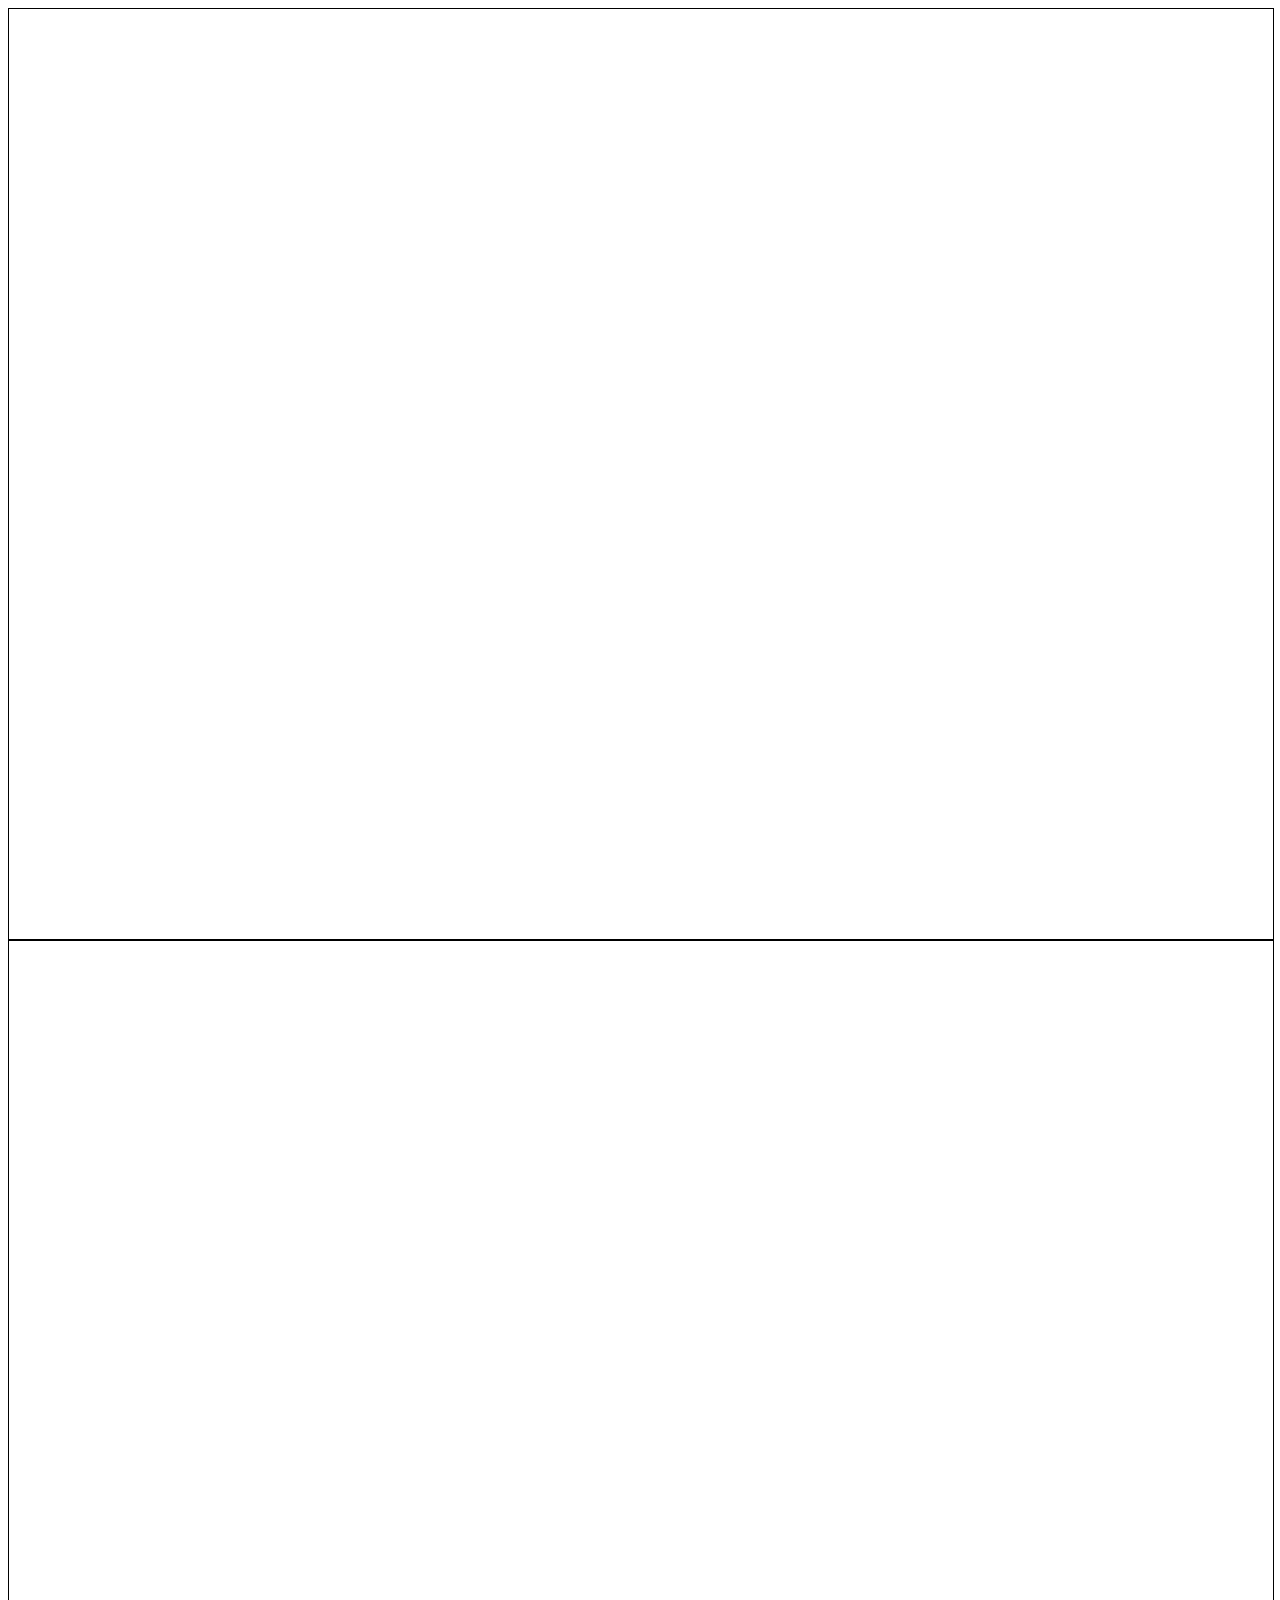
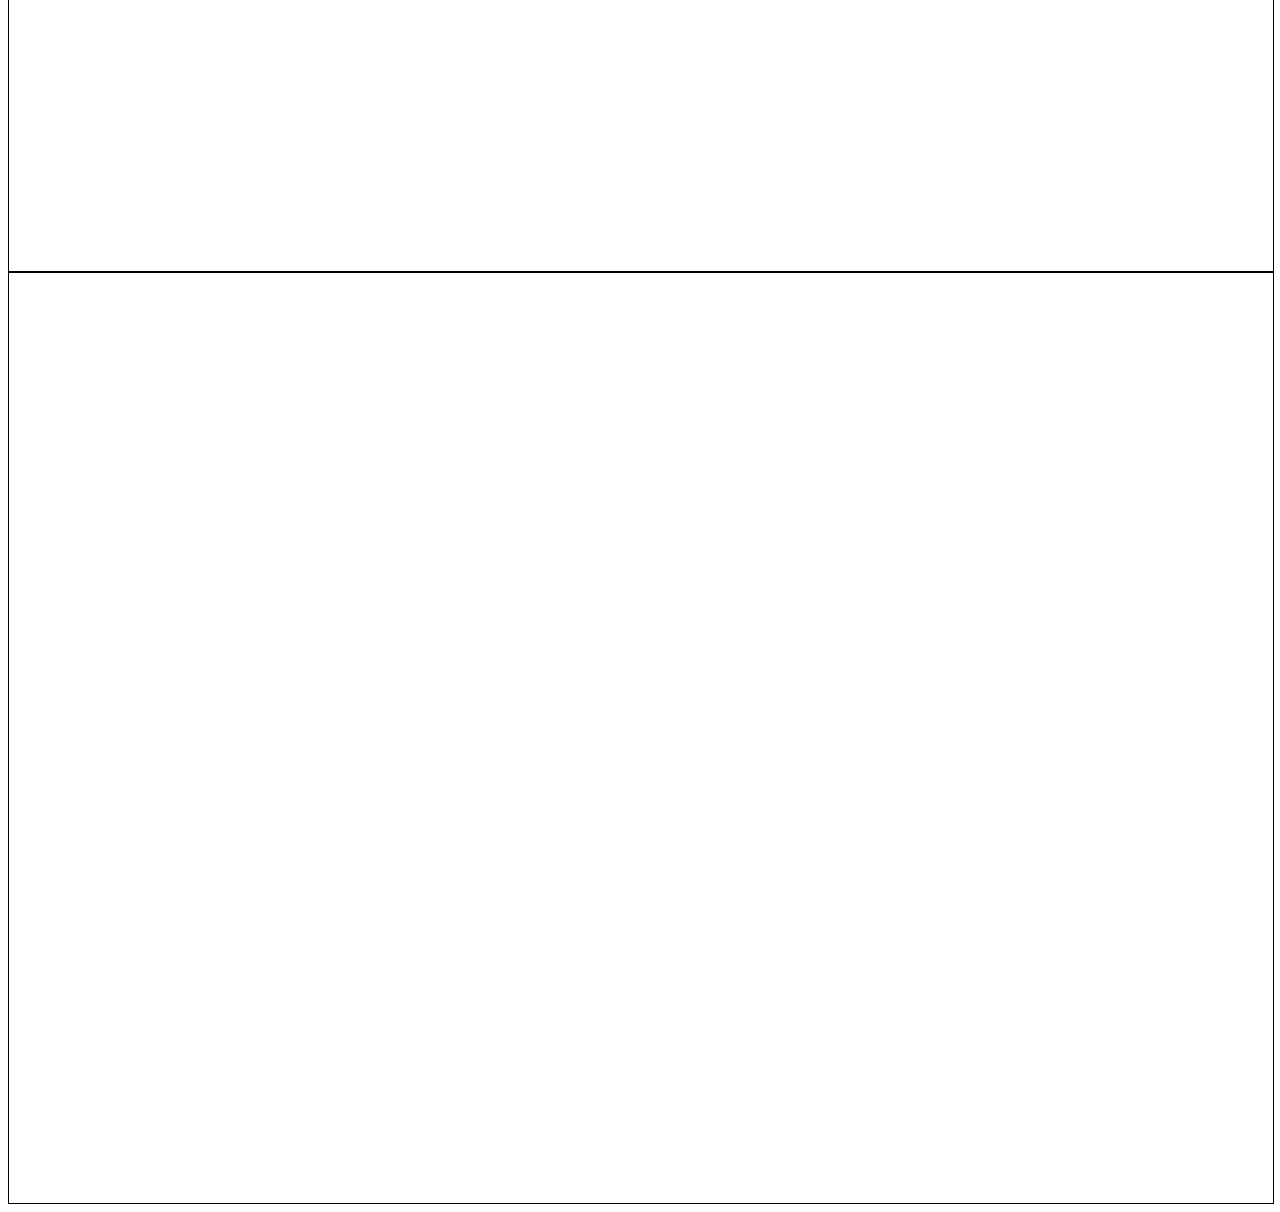
==== index.html @ 99663965 "Add `.gitignore` `demo.html` `index.html` `style.css` file" ====
<!DOCTYPE html>
<html lang="en">
<head>
    <meta charset="UTF-8">
    <title>SamSung Galaxy S8</title>
    <link rel="stylesheet" href="style.css">

</head>
<body>
<section class="content-phone-plus">
    <!--Todo: Phone+-->
    <article class="m_content-feature-phone-plus">
        <div>
            <div>

            </div>
            <div>

            </div>
        </div>

    </article>

    <!--Todo: Smart Switch-->
    <article class="m_content-feature-smart-switch1">

    </article>

    <!--Todo: Phụ kiện-->
    <article class="m_content-feature-smart-switch2">

    </article>

    <!--Todo: Jump Control-->
    <div>

    </div>

    <!--Todo:Country Check-->
    <section>
        <article>

        </article>
    </section>
</section>
</body>
</html>
---- style.css ----
/*content-phone-plus*/
.m_content-phone-plus{
    max-width: 1920px;
    height: 2790px;
    /*background-color: cyan;*/
    margin: 0px;
    padding: 0px;
}

/*feature-phone-plus*/
.m_content-feature-phone-plus{
    width: 100%;
    height: 930px;
    border: black solid thin;
    margin: 0px;
    padding: 0px;
}

/*feature-smart-switch1*/
.m_content-feature-smart-switch1{
    width: 100%;
    height: 930px;
    border: black solid thin;
    margin: 0px;
    padding: 0px;
}

/*feature-smart-switch2*/
.m_content-feature-smart-switch2{
    width: 100%;
    height: 930px;
    border: black solid thin;
    margin: 0px;
    padding: 0px;
}
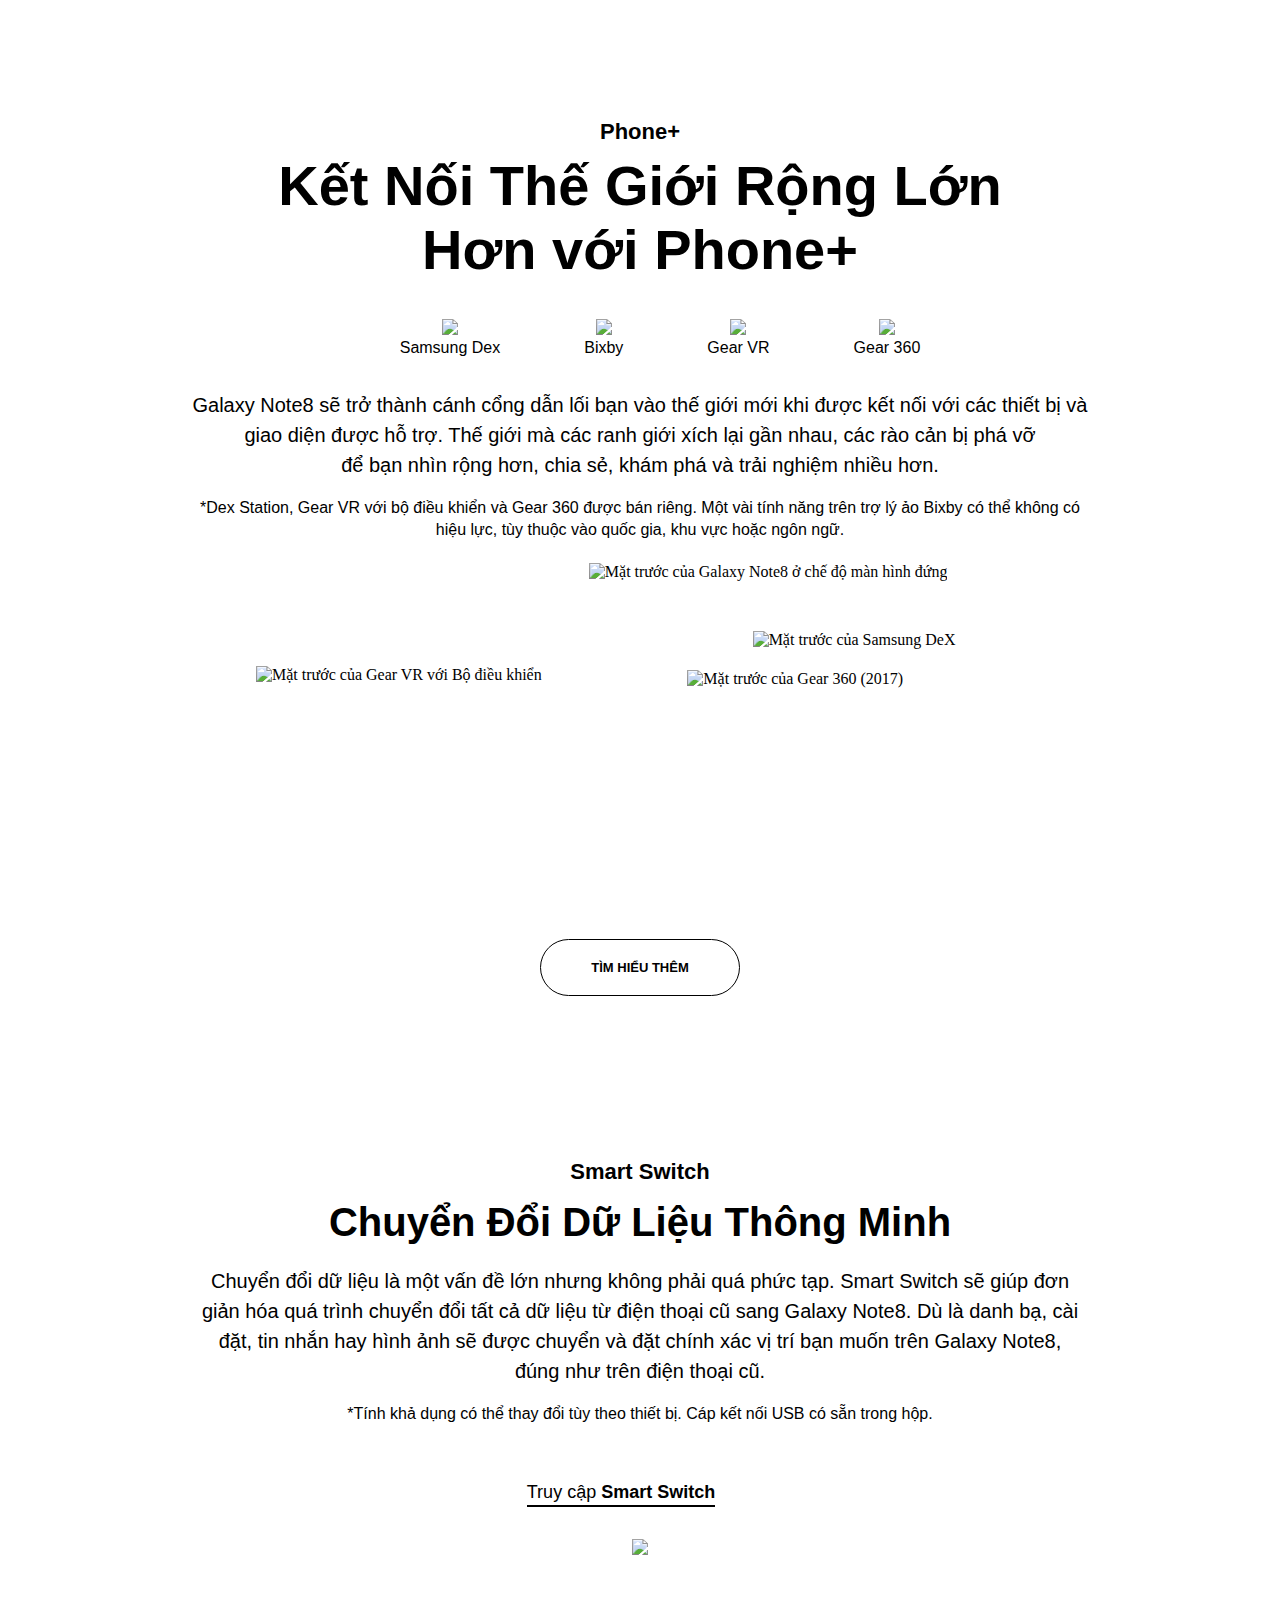
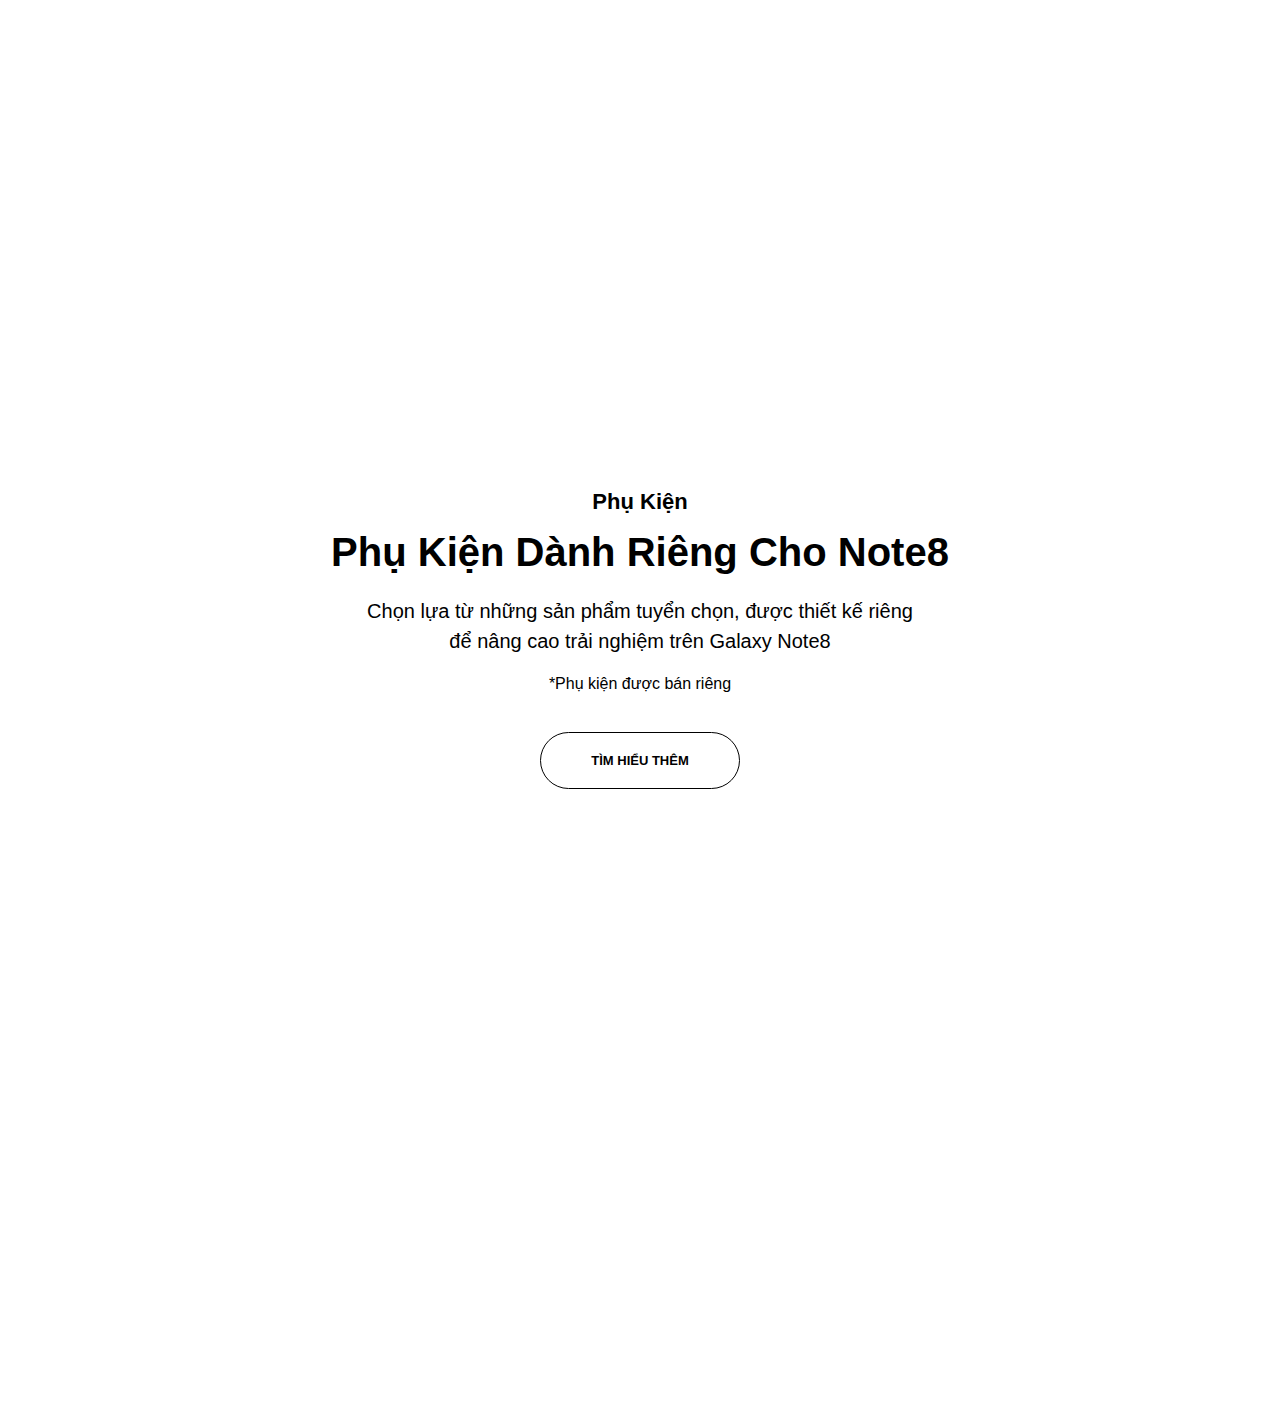
==== commit c6e8da66: "Update `index.html` and `style.css` file" ====
--- a/index.html
+++ b/index.html
@@ -6,29 +6,121 @@
     <link rel="stylesheet" href="style.css">
 
 </head>
-<body>
+<body style="margin: 0; padding: 0">
 <section class="content-phone-plus">
     <!--Todo: Phone+-->
     <article class="m_content-feature-phone-plus">
-        <div>
-            <div>
+        <div class="header-type1">
+            <div class="header-inner">
+                <div class="header-inner-cell">
+                    <h2 class="h2_type1" ">Phone+</h2>
+                    <h3 class="h3_type1"><span>Kết Nối Thế Giới Rộng Lớn Hơn với Phone+</span></h3>
+                    <div class="icon-inner">
+                        <ul>
+                            <li>
+                                <div>
+                                    <figure>
+                                        <img src="images/galaxy-note8_phone-plus_icon01.png">
+                                        <figcaption>Samsung Dex</figcaption>
+                                    </figure>
+                                </div>
+                            </li>
 
+                            <li>
+                                <div>
+                                    <figure>
+                                        <img src="images/galaxy-note8_phone-plus_icon02.png">
+                                        <figcaption>Bixby</figcaption>
+                                    </figure>
+                                </div>
+                            </li>
+
+                            <li>
+                                <div>
+                                    <figure>
+                                        <img src="images/galaxy-note8_phone-plus_icon03.png">
+                                        <figcaption>Gear VR</figcaption>
+                                    </figure>
+                                </div>
+                            </li>
+
+                            <li>
+                                <div>
+                                    <figure>
+                                        <img src="images/galaxy-note8_phone-plus_icon04.png">
+                                        <figcaption>Gear 360</figcaption>
+                                    </figure>
+                                </div>
+                            </li>
+                        </ul>
+                    </div>
+                    <p class="p_detail-type1">Galaxy Note8 sẽ trở thành cánh cổng dẫn lối bạn vào thế giới mới khi được kết nối với các thiết bị và giao diện được hỗ trợ. Thế giới mà các ranh giới xích lại gần nhau, các rào cản bị phá vỡ <br>để bạn nhìn rộng hơn, chia sẻ, khám phá và trải nghiệm nhiều hơn.</p>
+                    <p class="p_detail-type2">*Dex Station, Gear VR với bộ điều khiển và Gear 360 được bán riêng. Một vài tính năng  trên trợ lý ảo Bixby có thể không có hiệu lực, tùy thuộc vào quốc gia, khu vực hoặc ngôn ngữ.</p>
+                </div>
             </div>
-            <div>
-
-            </div>
+        </div>
+        <div class="f_product">
+            <figure class="product-gear-vr">
+                <img alt="Mặt trước của Gear VR với Bộ điều khiển" src="images/Gear_VR_Remote.png" >
+            </figure>
+            <figure class="product-dex">
+                <img alt="Mặt trước của Samsung DeX" src="images/Samsung-DeX.png"">
+            </figure>
+            <figure class="product-note-8">
+                <img alt="Mặt trước của Galaxy Note8 ở chế độ màn hình đứng" src="images/galaxy-note8_phone-plus.png">
+            </figure>
+            <figure class="product-gear-360">
+                <img alt="Mặt trước của Gear 360 (2017)" src="images/Gear-360-2017.png" ">
+            </figure>
+        </div>
+        <div class="btn-type1">
+            <a>TÌM HIỂU THÊM</a>
         </div>
 
     </article>
 
     <!--Todo: Smart Switch-->
     <article class="m_content-feature-smart-switch1">
-
+        <div>
+            <div class="f_smart-switch">
+                <h2 class="h2_type1">Smart Switch</h2>
+                <h3 class="h3_type2">Chuyển Đổi Dữ Liệu Thông Minh</h3>
+                <div>
+                    <p class="p_detail-type1">Chuyển đổi dữ liệu là một vấn đề lớn nhưng không phải quá phức tạp. Smart Switch sẽ giúp đơn giản hóa quá trình chuyển đổi tất cả dữ liệu từ điện thoại cũ sang Galaxy Note8. Dù là danh bạ, cài đặt, tin nhắn hay hình ảnh sẽ được chuyển và đặt chính xác vị trí bạn muốn trên Galaxy Note8, <br>đúng như trên điện thoại cũ.</p>
+                    <p class="p_detail-type2">*Tính khả dụng có thể thay đổi tùy theo thiết bị. Cáp kết nối USB có sẵn trong hộp.</p>
+                    <div class="div_link-smart-switch">
+                        <a class="a_smart-switch-new"><span>Truy cập <em>Smart Switch</em></span></a>
+                        <figure>
+                            <img src="images/galaxy-note8_smart_noline_smart-switch.jpg">
+                        </figure>
+                    </div>
+                </div>
+            </div>
+        </div>
     </article>
 
     <!--Todo: Phụ kiện-->
     <article class="m_content-feature-smart-switch2">
-
+        <div>
+            <div class="f_smart-switch">
+                <h2 class="h2_type1">Phụ Kiện</h2>
+                <h3 class="h3_type2">Phụ Kiện Dành Riêng Cho Note8</h3>
+                <div >
+                    <p class="p_detail-type1">Chọn lựa từ những sản phẩm tuyển chọn, được thiết kế riêng<br> để nâng cao trải nghiệm trên Galaxy Note8</p>
+                    <p class="p_detail-type2">*Phụ kiện được bán riêng</p>
+                </div>
+                <div class="btn-type2" style="margin-top: 50px">
+                    <a>TÌM HIỂU THÊM</a>
+                </div>
+            </div>
+            <figure class="f_smart-switch2-video">
+                <video preload="auto" muted playsinline autoplay>
+                    <source src="video/accessories-cover.mp4" type="video/mp4">
+                    <source src="video/accessories-cover.webm" type="video/webm">
+                    <source src="video/accessories-cover.ogv" type="video/ogv">
+                </video>
+            </figure>
+        </div>
     </article>
 
     <!--Todo: Jump Control-->
--- a/style.css
+++ b/style.css
@@ -1,38 +1,256 @@
 
 
 /*content-phone-plus*/
+.header-type1{
+    margin-top: 120px;
+}
+
+.header-inner{
+    text-align: center;
+
+}
+
 .m_content-phone-plus{
     max-width: 1920px;
     height: 2790px;
-    /*background-color: cyan;*/
+    border: black solid thin;
+    margin: 0;
+    padding: 0;
+}
+
+.m_content-feature-phone-plus{
+    width: 100%;
+    height: 1040px;
+    margin: 0;
+    padding: 0;
+}
+
+/*feature-smart-switch1*/
+.m_content-feature-smart-switch1{
+    width: 100%;
+    height: 930px;
     margin: 0px;
     padding: 0px;
 }
 
-/*feature-phone-plus*/
-.m_content-feature-phone-plus{
+/*feature-smart-switch2*/
+.m_content-feature-smart-switch2{
     width: 100%;
     height: 930px;
-    border: black solid thin;
     margin: 0px;
     padding: 0px;
 }
 
-/*feature-smart-switch1*/
-.m_content-feature-smart-switch1{
-    width: 100%;
-    height: 930px;
+.icon-inner ul li{
+    list-style-type: none;
+    display: inline-block;
+    font-family: Arial;
+    font-size: 16px;
+    font-style: inherit;
+    height: 60px;
+}
+
+
+.h2_type1{
+    font-family: Arial;
+    font-size: 22px;
+    line-height: 24px;
+    text-align: center;
+    margin-bottom: 5px;
+    margin-top: 0;
+    padding: 0;
+}
+
+.h3_type1{
+    font-family: Arial;
+    font-size: 56px;
+    width: 800px;
+    line-height: 64px;
+    display: inline-block;
+    text-align: center;
+    margin: 5px;
+    padding: 0;
+}
+
+
+.h3_type2{
+    font-family: Arial;
+    font-size: 40px;
+    width: 800px;
+    line-height: 46px;
+    display: inline-block;
+    text-align: center;
+    margin: 10px;
+    padding: 0;
+}
+
+.p_detail-type1{
+    font-family: Arial;
+    font-size: 20px;
+    width: 900px;
+    line-height: 30px;
+    display: inline-block;
+    text-align: center;
+    margin: 6px;
+    padding: 5px;
+
+}
+
+.p_detail-type2{
+    font-family: Arial;
+    font-size: 16px;
+    width: 900px;
+    line-height: 22px;
+    display: inline-block;
+    text-align: center;
+    margin: 6px;
+    padding: 0;
+}
+
+.f_product{
+    position: relative;
+    height: 390px;
+}
+
+
+.f_product figure{
+    margin-left: 0;
+    margin-bottom: 0;
+    margin-right: 0;
+    padding: 0;
+}
+
+
+.product-gear-vr{
+    position: absolute;
+    left: 20%;
+    margin-top : 9.3%;
+
+}
+.product-dex{
+    position: absolute;
+    left: 58.8%;
+    margin-top: 6.6%;
+    z-index: 1;
+}
+
+.product-note-8{
+    position: absolute;
+    left: 46%;
+    z-index: 2;
+}
+
+.product-gear-360{
+    position: absolute;
+    left: 53.7%;
+    margin-top: 9.6%;
+    z-index: 3;
+}
+
+.btn-type1 a{
+    font-weight: bold;
+    font-family: Arial;
+    font-size: 13px;
+    padding: 20px 50px;
+    margin-top: 20px;
+    border-radius: 50px;
+    -moz-border-radius: 20px;
+    -webkit-border-radius: 40px;
     border: black solid thin;
-    margin: 0px;
-    padding: 0px;
-}
-
-/*feature-smart-switch2*/
-.m_content-feature-smart-switch2{
-    width: 100%;
-    height: 930px;
+    background-color: #fff;
+    color: #000;
+    cursor: pointer;
+
+}
+.btn-type2 a{
+    font-weight: bold;
+    font-family: Arial;
+    font-size: 13px;
+    padding: 20px 50px;
+    margin-top: 20px;
+    border-radius: 50px;
+    -moz-border-radius: 20px;
+    -webkit-border-radius: 40px;
     border: black solid thin;
-    margin: 0px;
-    padding: 0px;
-}
-
+    background-color: #fff;
+    color: #000;
+    cursor: pointer;
+}
+
+
+
+.btn-type1 a:hover{
+    color: #fff;
+    background: black;
+}
+
+.btn-type2 a:hover{
+    color: #fff;
+    background: black;
+}
+
+.btn-type1{
+    margin-top: 5px;
+    height: 50px;
+    text-align: center;
+    line-height: 50px;
+}
+
+
+.f_smart-switch{
+    text-align: center;
+
+}
+
+.a_smart-switch-new{
+    background: url("images/galaxy-note8_btn_bg_icon_link-new-tab.png") no-repeat right top;
+    font-family: Arial;
+    font-size: 18px;
+    line-height: 23px;
+    background-size: 23px;
+    padding-right: 38px;
+    padding-bottom: 10px;
+
+}
+
+.a_smart-switch-new span{
+    display: inline-block;
+    position: relative;
+}
+
+.a_smart-switch-new span:after{
+    display: block;
+    content: " ";
+    position: absolute;
+    height: 2px;
+    bottom: -3px;
+    width: 100%;
+    background: black;
+}
+
+
+
+.div_link-smart-switch{
+    margin-top: 50px;
+}
+
+
+.div_link-smart-switch figure{
+    margin-top: 35px;
+}
+
+
+
+.a_smart-switch-new:hover{
+    color: #41C7EB;
+}
+
+.a_smart-switch-new em{
+    font-weight: bold;
+    font-style: normal;
+}
+
+.f_smart-switch2-video{
+    margin-top: 30px;
+    text-align: center;
+}
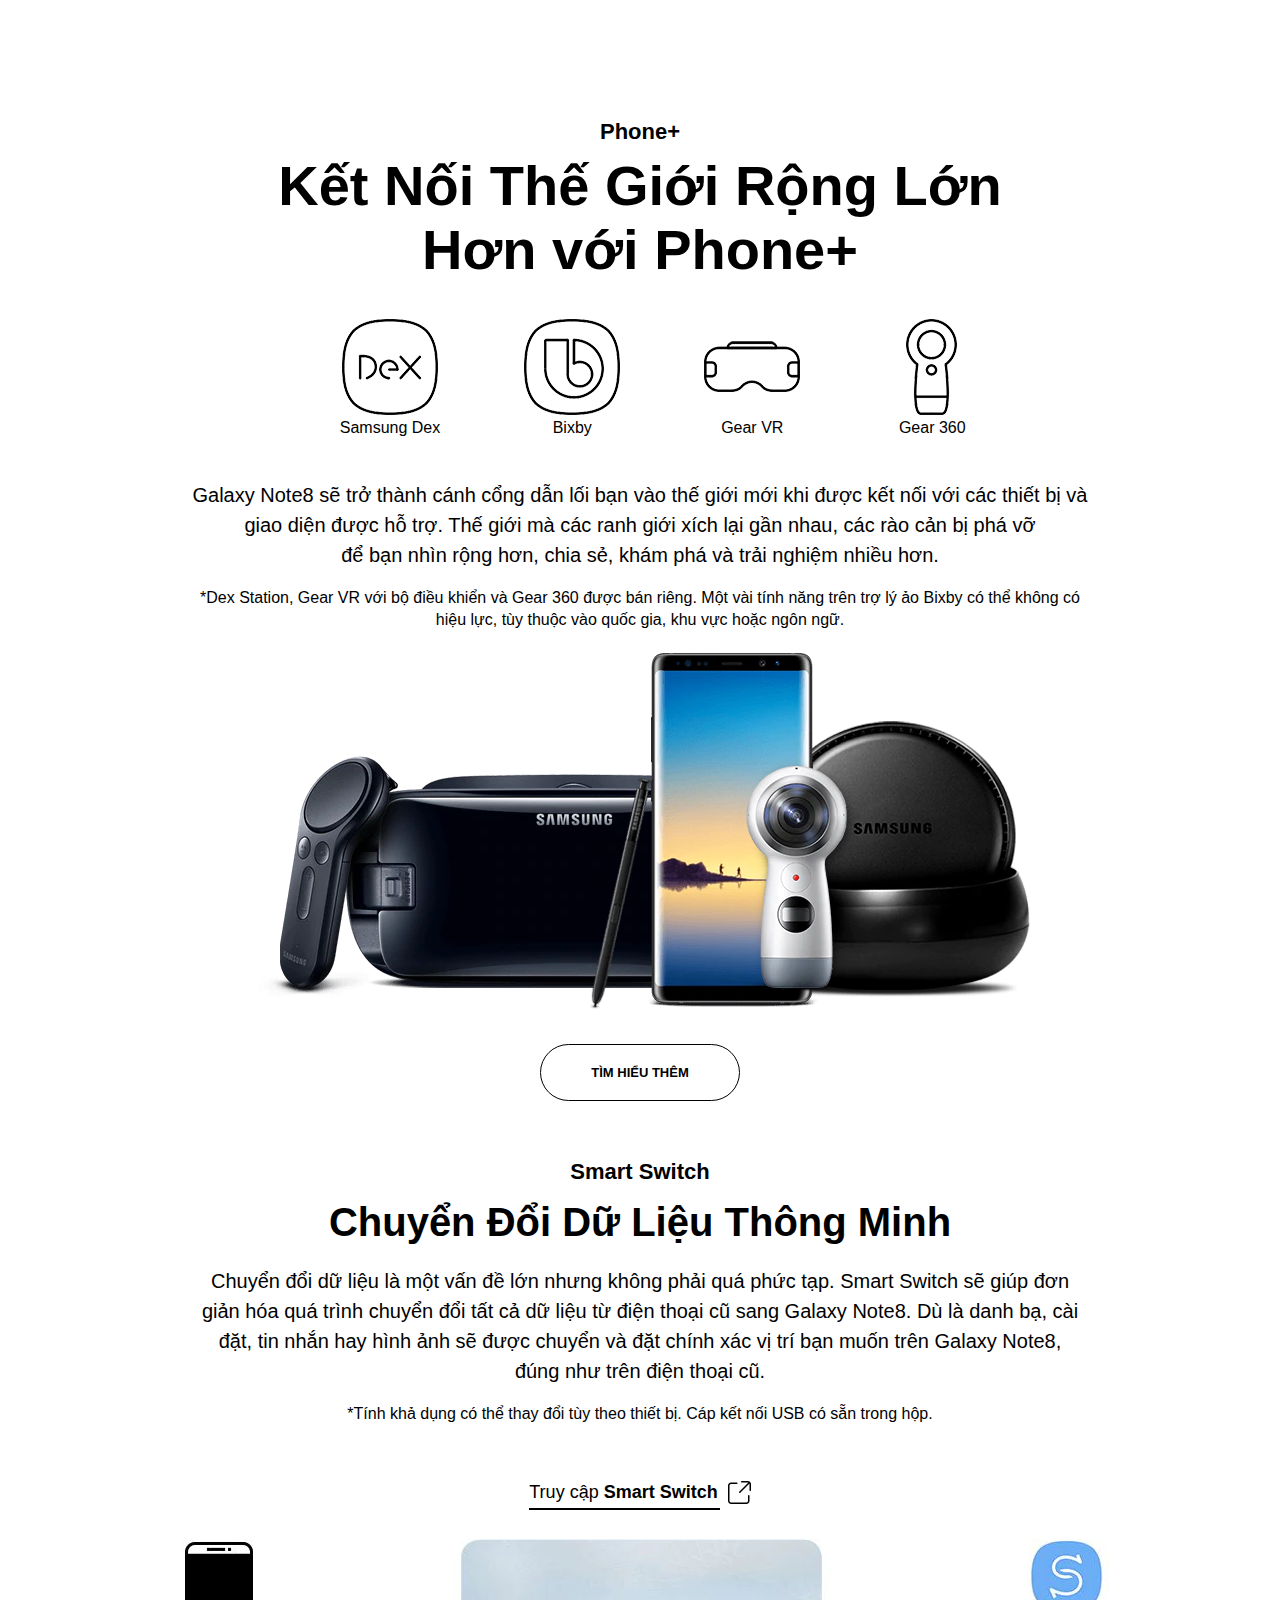
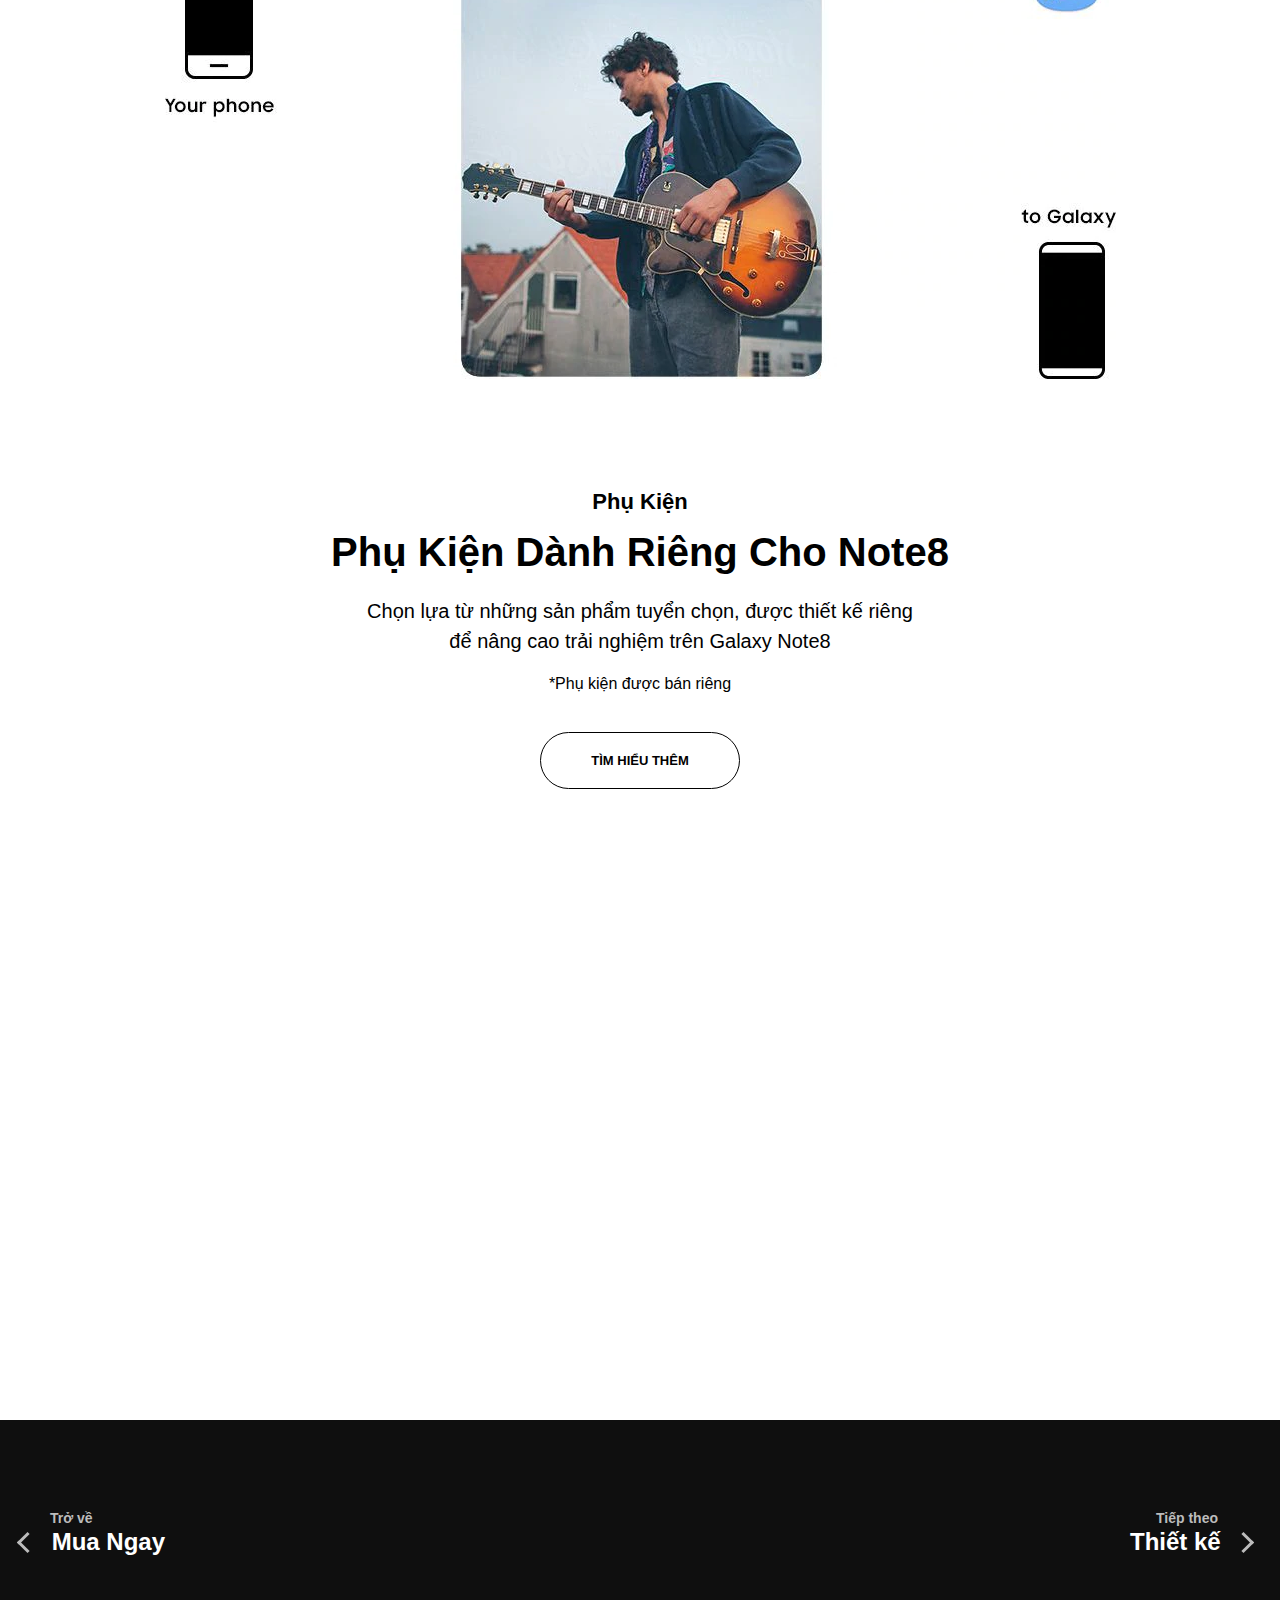
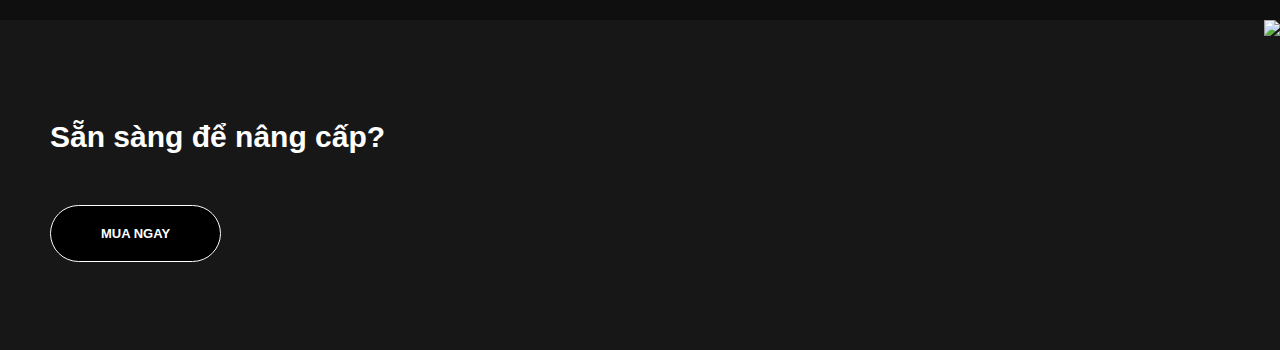
==== commit d18de488: "Update `index.html` and `style.css` file" ====
--- a/index.html
+++ b/index.html
@@ -89,7 +89,7 @@
                     <p class="p_detail-type1">Chuyển đổi dữ liệu là một vấn đề lớn nhưng không phải quá phức tạp. Smart Switch sẽ giúp đơn giản hóa quá trình chuyển đổi tất cả dữ liệu từ điện thoại cũ sang Galaxy Note8. Dù là danh bạ, cài đặt, tin nhắn hay hình ảnh sẽ được chuyển và đặt chính xác vị trí bạn muốn trên Galaxy Note8, <br>đúng như trên điện thoại cũ.</p>
                     <p class="p_detail-type2">*Tính khả dụng có thể thay đổi tùy theo thiết bị. Cáp kết nối USB có sẵn trong hộp.</p>
                     <div class="div_link-smart-switch">
-                        <a class="a_smart-switch-new"><span>Truy cập <em>Smart Switch</em></span></a>
+                        <a class="a_smart-switch-new"><span class="span-boder-botton">Truy cập <em>Smart Switch</em></span></a>
                         <figure>
                             <img src="images/galaxy-note8_smart_noline_smart-switch.jpg">
                         </figure>
@@ -124,9 +124,51 @@
     </article>
 
     <!--Todo: Jump Control-->
-    <div>
+    <section class="div_jump_control">
+        <article class="div_jump_control_buy">
+            <div class="prev">
+                <a href="https://www.samsung.com/vn/smartphones/galaxy-note8/mua-ngay" class="a_show-hide_img">
+                    <div class="prev_content">
+                        <h4 class="h4_jump_type" style="margin-left: 50px">Trở về</h4>
+                        <h3 class="h3_jump_type" style="margin-left: 20px"><i class="i_left_transform"></i> Mua Ngay</h3>
+                    </div>
+                </a>
 
-    </div>
+                <div class="div_prev_content_img">
+                    <img src="images/footer-next.png">
+                </div>
+
+            </div>
+
+            <div class="next">
+                <a href="https://www.samsung.com/vn/smartphones/galaxy-note8/design/" class="a_show-hide_img">
+                    <div class="next_content">
+                        <h4 class="h4_jump_type" style="margin-left: 26px">Tiếp theo</h4>
+                        <h3 class="h3_jump_type">Thiết kế<i class="i_right_transform"></i></h3>
+                    </div>
+                </a>
+
+                <div class="div_next_content_img">
+                    <img src="images/galaxy-note8_jump_design.png">
+                </div>
+            </div>
+        </article>
+
+        <article>
+            <div class="div_buy_now_text">
+                <h3 class="h3_jump_type1">Sẵn sàng để nâng cấp?</h6>
+
+                <div class="btn-type3">
+                    <a>MUA NGAY</a>
+                </div>
+            </div>
+
+            <div class="div_buy_now_img" >
+                <img src="images/buy-now_banner_galaxy-note8.jpg">
+            </div>
+        </article>
+    </section>
+
 
     <!--Todo:Country Check-->
     <section>
--- a/style.css
+++ b/style.css
@@ -46,8 +46,8 @@
     display: inline-block;
     font-family: Arial;
     font-size: 16px;
-    font-style: inherit;
-    height: 60px;
+    font-style: normal;
+    /*height: 60px;*/
 }
 
 
@@ -110,6 +110,7 @@
 .f_product{
     position: relative;
     height: 390px;
+    margin-bottom: 20px;
 }
 
 
@@ -208,27 +209,30 @@
     font-size: 18px;
     line-height: 23px;
     background-size: 23px;
-    padding-right: 38px;
-    padding-bottom: 10px;
-
-}
-
-.a_smart-switch-new span{
-    display: inline-block;
-    position: relative;
-}
-
-.a_smart-switch-new span:after{
-    display: block;
-    content: " ";
-    position: absolute;
-    height: 2px;
-    bottom: -3px;
-    width: 100%;
+    padding-right: 33px;
+    position: relative;
+    display: inline-block;
+}
+
+.a_smart-switch-new span::after{
+    content: '';
+    position: absolute;
+    bottom: -6px;
+    left: 0;
     background: black;
-}
-
-
+    width: 86%;
+    height: 2.5px;
+}
+
+.a_smart-switch-new:hover{
+    color: #41C7EB;
+}
+
+
+.a_smart-switch-new span em{
+    font-weight: bold;
+    font-style: normal;
+}
 
 .div_link-smart-switch{
     margin-top: 50px;
@@ -240,17 +244,217 @@
 }
 
 
-
-.a_smart-switch-new:hover{
-    color: #41C7EB;
-}
-
-.a_smart-switch-new em{
-    font-weight: bold;
-    font-style: normal;
-}
-
 .f_smart-switch2-video{
     margin-top: 30px;
     text-align: center;
 }
+
+.div_jump_control {
+    width: 100%;
+    height: 530px;
+    background-color: #171717;
+    position: relative;
+    margin: 0;
+    padding: 0;
+}
+
+
+.div_jump_control_buy{
+    width: 100%;
+    height: 200px;
+    background-color: #0F0F0F;
+    position: relative;
+    margin: 0;
+}
+
+.prev{
+    /*border: white solid;*/
+    width: 600px;
+    height: 200px;
+    position: absolute;
+    top: 0;
+    left: 0;
+
+}
+
+.prev_content{
+    width: 180px;
+    height: 200px;
+    /*border: white solid;*/
+    position: absolute;
+    margin: 0;
+    padding: 0;
+
+}
+
+
+
+.h3_jump_type{
+    font-family: Arial;
+    font-size: 24px;
+    color: white;
+    margin: 0;
+    padding: 0;
+    position: absolute;
+    top: 54%;
+}
+
+.h4_jump_type{
+    font-family: Arial;
+    font-size: 14px;
+    color: #BCBCBC;
+    margin: 0;
+    padding: 0;
+    position: absolute;
+    top: 45%;
+}
+
+
+.next{
+    /*border: white solid;*/
+    width: 600px;
+    height: 200px;
+    position: absolute;
+    top: 0;
+    right: 0;
+    margin: 0;
+}
+
+.next_content{
+    width: 150px;
+    height: 200px;
+    /*border: white solid;*/
+    position: absolute;
+    right: 0;
+    margin: 0;
+}
+
+.div_buy_now_text{
+    width: 600px;
+    height: 330px;
+    position: absolute;
+    left: 0;
+
+}
+
+.h3_jump_type1{
+    font-family: Arial;
+    font-size: 30px;
+    color: white;
+    margin: 0;
+    width: 400px;
+    position: relative;
+    top: 100px;
+    left: 50px;
+}
+
+.div_buy_now_img{
+    position: absolute;
+    right: 0;
+}
+
+.btn-type3 a{
+    font-weight: bold;
+    font-family: Arial;
+    font-size: 13px;
+    padding: 20px 50px;
+    margin-top: 20px;
+    border-radius: 50px;
+    -moz-border-radius: 20px;
+    -webkit-border-radius: 40px;
+    background-color: #000;
+    border: white solid thin;
+    color: #fff;
+    cursor: pointer;
+    position: relative;
+    top: 170px;
+    left: 50px;
+}
+
+.btn-type3 a:hover{
+    background-color: #fff;
+    color: #000;
+}
+
+
+i{
+    content: " ";
+    border: solid #BCBCBC;
+    border-width: 0 3px 3px 0;
+    display: inline-block;
+    padding: 3px;
+    width: 6px;
+    height: 6px;
+}
+
+.i_right_transform{
+    transform: rotate(-45deg);
+    -webkit-transform: rotate(-45deg);
+    margin-left: 15px;
+}
+
+.i_left_transform{
+    transform: rotate(135deg);
+    -webkit-transform: rotate(135deg);
+    margin-right: 10px;
+}
+
+
+.div_prev_content_img{
+    position: relative;
+    top: 18%;
+    /*border: white solid;*/
+    width: 321px;
+    left: 35%;
+    opacity: 0.0;
+    -webkit-transition: all 500ms ease-in-out;
+    -moz-transition: all 500ms ease-in-out;
+    -ms-transition: all 500ms ease-in-out;
+    -o-transition: all 500ms ease-in-out;
+    transition: all 500ms ease-in-out;
+
+}
+
+
+.div_next_content_img{
+    position: relative;
+    /*border: white solid;*/
+    width: 330px;
+    left: 10%;
+    opacity: 0.0;
+    -webkit-transition: all 500ms ease-in-out;
+    -moz-transition: all 500ms ease-in-out;
+    -ms-transition: all 500ms ease-in-out;
+    -o-transition: all 500ms ease-in-out;
+    transition: all 500ms ease-in-out;
+}
+
+
+.a_show-hide_img:hover + .div_prev_content_img{
+    cursor: pointer;
+    opacity: 1.0;
+}
+
+.a_show-hide_img:hover + .div_next_content_img{
+    cursor: pointer;
+    opacity: 1.0;
+}
+
+
+
+
+.path {
+    stroke-dasharray: 100;
+    stroke-dashoffset: 1000;
+    animation: dash 5s linear alternate infinite;
+}
+
+@keyframes dash {
+    from {
+        stroke-dashoffset: 100;
+    }
+    to {
+        stroke-dashoffset: 0;
+    }
+}
+
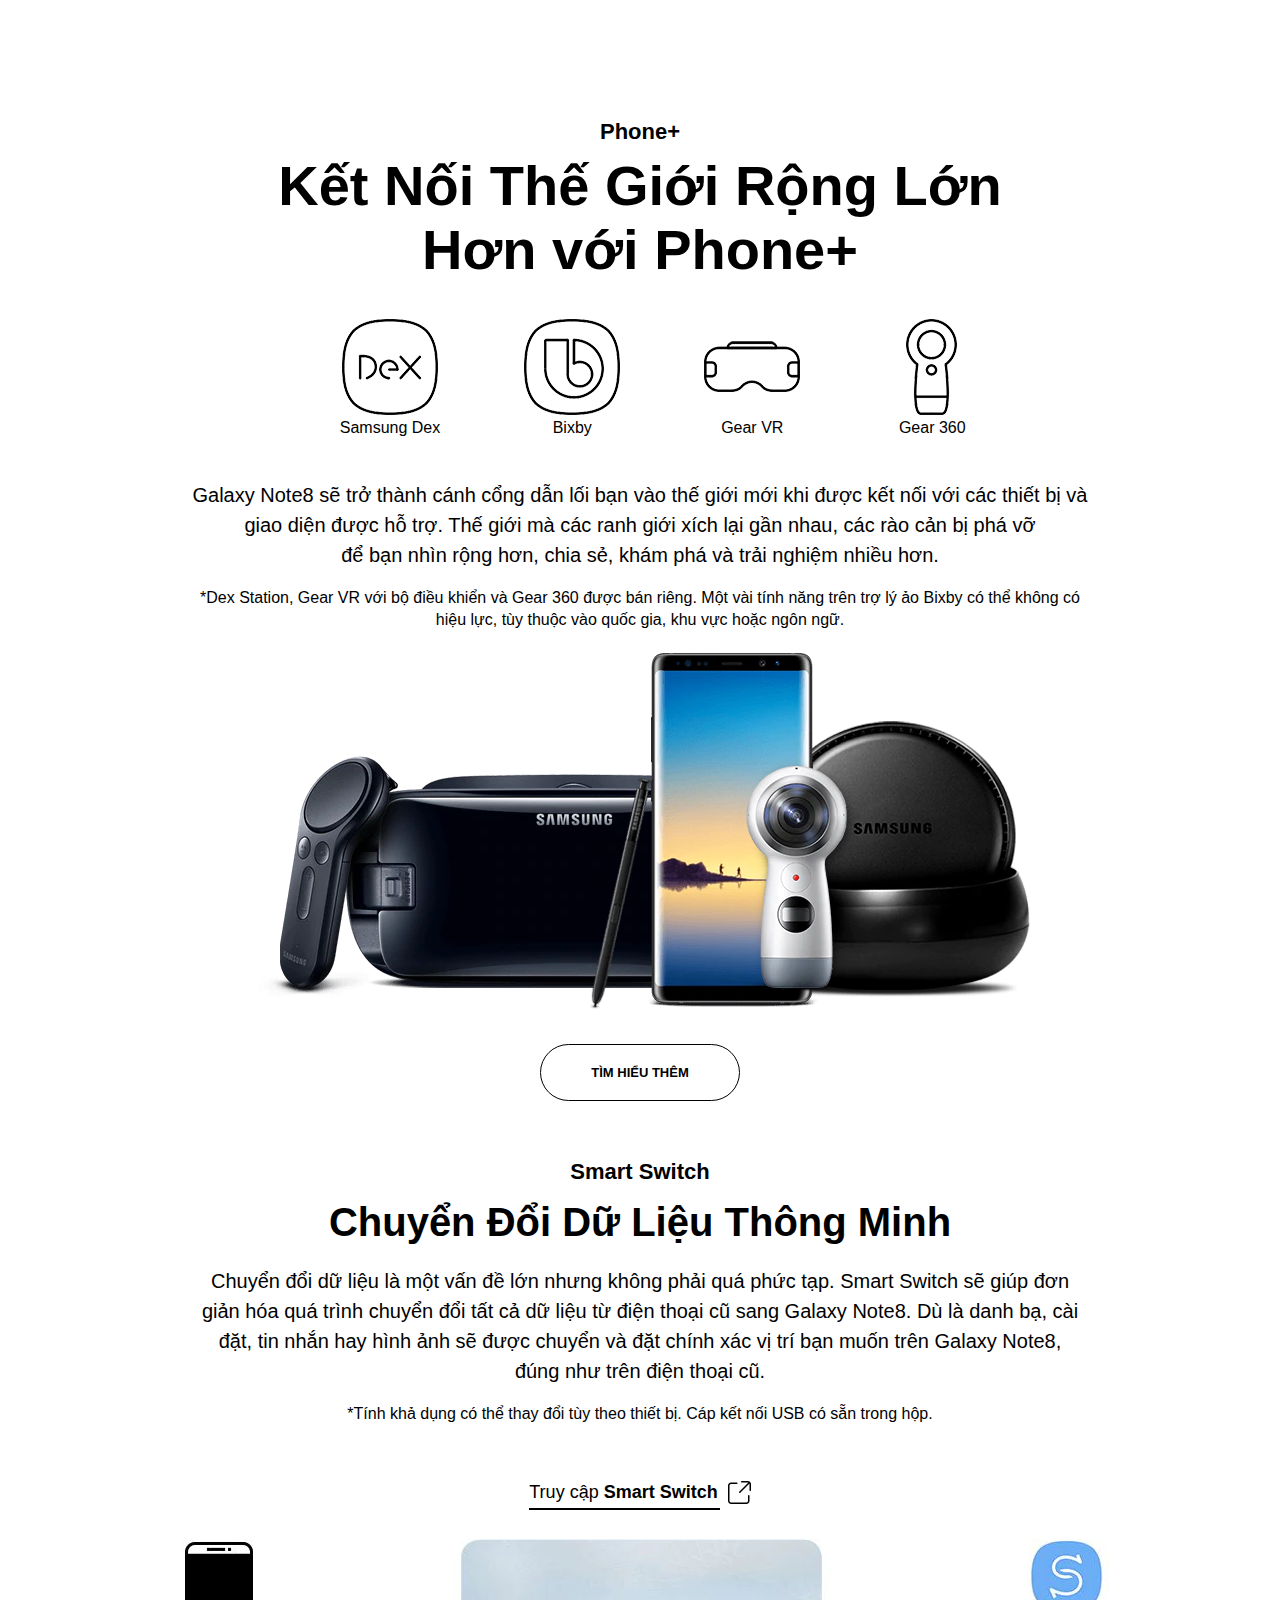
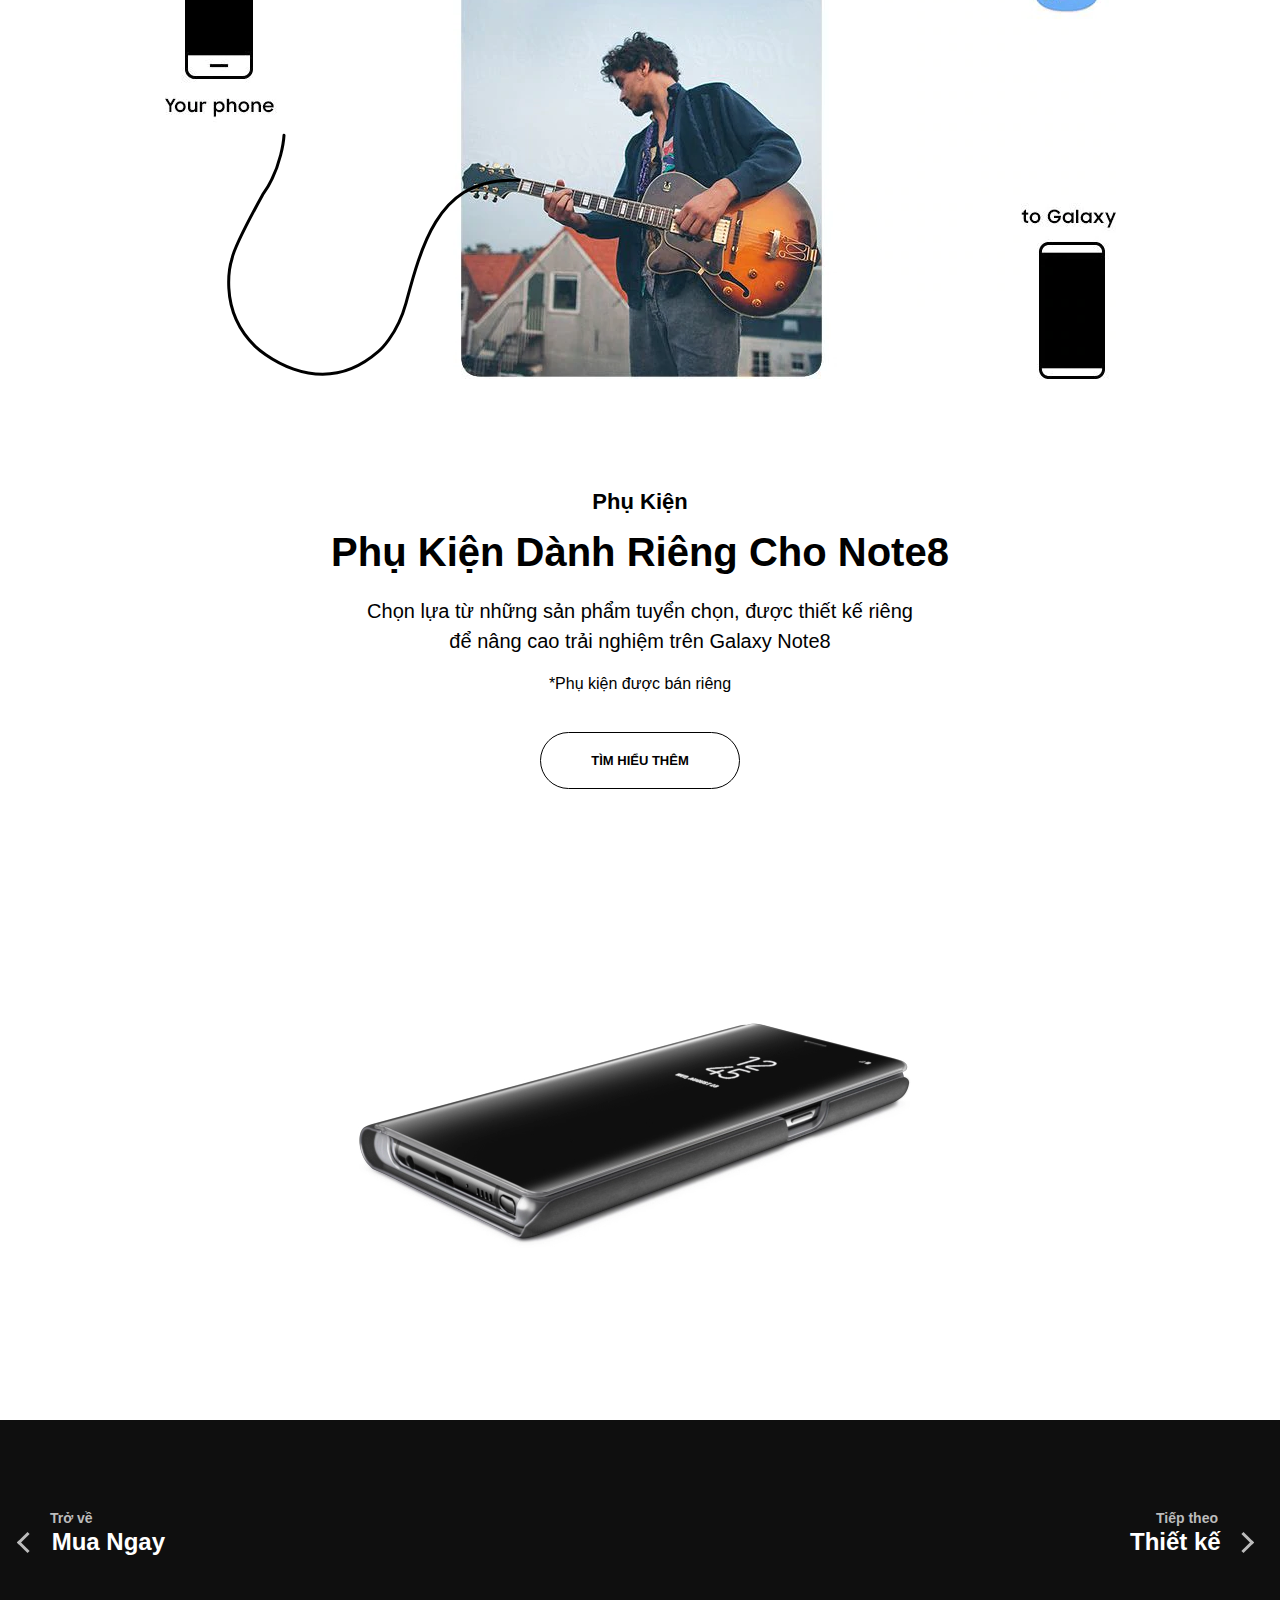
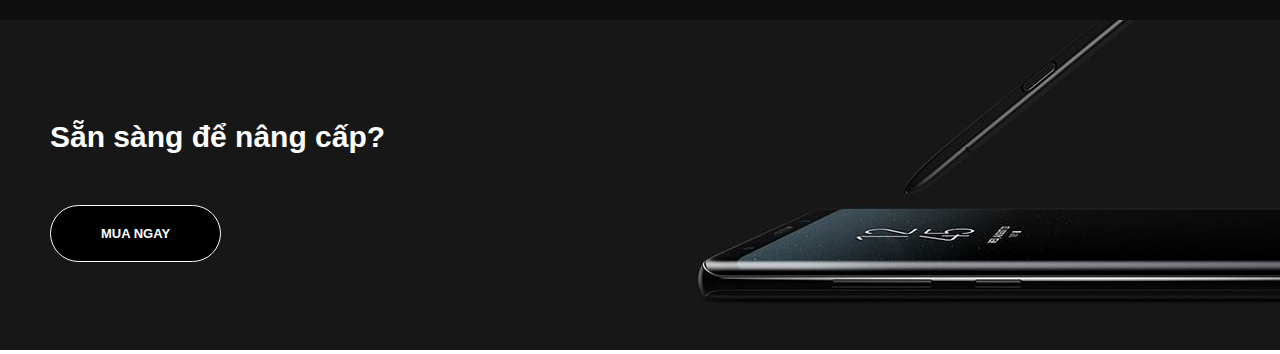
==== commit 91d6e3e9: "Update `index.html`. Add tag <path>" ====
--- a/index.html
+++ b/index.html
@@ -54,14 +54,18 @@
                             </li>
                         </ul>
                     </div>
-                    <p class="p_detail-type1">Galaxy Note8 sẽ trở thành cánh cổng dẫn lối bạn vào thế giới mới khi được kết nối với các thiết bị và giao diện được hỗ trợ. Thế giới mà các ranh giới xích lại gần nhau, các rào cản bị phá vỡ <br>để bạn nhìn rộng hơn, chia sẻ, khám phá và trải nghiệm nhiều hơn.</p>
-                    <p class="p_detail-type2">*Dex Station, Gear VR với bộ điều khiển và Gear 360 được bán riêng. Một vài tính năng  trên trợ lý ảo Bixby có thể không có hiệu lực, tùy thuộc vào quốc gia, khu vực hoặc ngôn ngữ.</p>
+                    <p class="p_detail-type1">Galaxy Note8 sẽ trở thành cánh cổng dẫn lối bạn vào thế giới mới khi được
+                        kết nối với các thiết bị và giao diện được hỗ trợ. Thế giới mà các ranh giới xích lại gần nhau,
+                        các rào cản bị phá vỡ <br>để bạn nhìn rộng hơn, chia sẻ, khám phá và trải nghiệm nhiều hơn.</p>
+                    <p class="p_detail-type2">*Dex Station, Gear VR với bộ điều khiển và Gear 360 được bán riêng. Một
+                        vài tính năng trên trợ lý ảo Bixby có thể không có hiệu lực, tùy thuộc vào quốc gia, khu vực
+                        hoặc ngôn ngữ.</p>
                 </div>
             </div>
         </div>
         <div class="f_product">
             <figure class="product-gear-vr">
-                <img alt="Mặt trước của Gear VR với Bộ điều khiển" src="images/Gear_VR_Remote.png" >
+                <img alt="Mặt trước của Gear VR với Bộ điều khiển" src="images/Gear_VR_Remote.png">
             </figure>
             <figure class="product-dex">
                 <img alt="Mặt trước của Samsung DeX" src="images/Samsung-DeX.png"">
@@ -86,13 +90,23 @@
                 <h2 class="h2_type1">Smart Switch</h2>
                 <h3 class="h3_type2">Chuyển Đổi Dữ Liệu Thông Minh</h3>
                 <div>
-                    <p class="p_detail-type1">Chuyển đổi dữ liệu là một vấn đề lớn nhưng không phải quá phức tạp. Smart Switch sẽ giúp đơn giản hóa quá trình chuyển đổi tất cả dữ liệu từ điện thoại cũ sang Galaxy Note8. Dù là danh bạ, cài đặt, tin nhắn hay hình ảnh sẽ được chuyển và đặt chính xác vị trí bạn muốn trên Galaxy Note8, <br>đúng như trên điện thoại cũ.</p>
-                    <p class="p_detail-type2">*Tính khả dụng có thể thay đổi tùy theo thiết bị. Cáp kết nối USB có sẵn trong hộp.</p>
+                    <p class="p_detail-type1">Chuyển đổi dữ liệu là một vấn đề lớn nhưng không phải quá phức tạp. Smart
+                        Switch sẽ giúp đơn giản hóa quá trình chuyển đổi tất cả dữ liệu từ điện thoại cũ sang Galaxy
+                        Note8. Dù là danh bạ, cài đặt, tin nhắn hay hình ảnh sẽ được chuyển và đặt chính xác vị trí bạn
+                        muốn trên Galaxy Note8, <br>đúng như trên điện thoại cũ.</p>
+                    <p class="p_detail-type2">*Tính khả dụng có thể thay đổi tùy theo thiết bị. Cáp kết nối USB có sẵn
+                        trong hộp.</p>
                     <div class="div_link-smart-switch">
                         <a class="a_smart-switch-new"><span class="span-boder-botton">Truy cập <em>Smart Switch</em></span></a>
                         <figure>
                             <img src="images/galaxy-note8_smart_noline_smart-switch.jpg">
                         </figure>
+                        <svg>
+                            <path id="path-plus1" fill="none" stroke="#000000" stroke-width="3" stroke-miterlimit="10" d="M77,194.333c0,0-1.833,32.667-21.333,59.333c0,0-28.167,51.333-30.667,64c0,0-16.167,49.333,
+                            23.167,87.667c0,0,61.5,58.833,123,5.333c0,0,18.667-15.167,27.833-48.5c5.57-20.747,14.667-57.167,29.833-81.333C241.186,261.151,262,237,312.167,239.33"></path>
+                            <path id="path-plus2" fill="none" stroke="#000000" stroke-width="3" stroke-miterlimit="10" d="M672,319c0,0,67.333-4.667,95.667-85c0,0,9.775-31.716,13-45.333c4.5-19,5.489-41.472,
+                            30.333-71c12.686-15.078,50.667-44,100.833-8.333c55.667,45.333,22.333,110.333,16.833,123.5c-5.5,13.167-4.056,14.419-4.167,17.333"></path>
+                        </svg>
                     </div>
                 </div>
             </div>
@@ -105,8 +119,9 @@
             <div class="f_smart-switch">
                 <h2 class="h2_type1">Phụ Kiện</h2>
                 <h3 class="h3_type2">Phụ Kiện Dành Riêng Cho Note8</h3>
-                <div >
-                    <p class="p_detail-type1">Chọn lựa từ những sản phẩm tuyển chọn, được thiết kế riêng<br> để nâng cao trải nghiệm trên Galaxy Note8</p>
+                <div>
+                    <p class="p_detail-type1">Chọn lựa từ những sản phẩm tuyển chọn, được thiết kế riêng<br> để nâng cao
+                        trải nghiệm trên Galaxy Note8</p>
                     <p class="p_detail-type2">*Phụ kiện được bán riêng</p>
                 </div>
                 <div class="btn-type2" style="margin-top: 50px">
@@ -130,7 +145,8 @@
                 <a href="https://www.samsung.com/vn/smartphones/galaxy-note8/mua-ngay" class="a_show-hide_img">
                     <div class="prev_content">
                         <h4 class="h4_jump_type" style="margin-left: 50px">Trở về</h4>
-                        <h3 class="h3_jump_type" style="margin-left: 20px"><i class="i_left_transform"></i> Mua Ngay</h3>
+                        <h3 class="h3_jump_type" style="margin-left: 20px"><i class="i_left_transform"></i> Mua Ngay
+                        </h3>
                     </div>
                 </a>
 
@@ -158,12 +174,12 @@
             <div class="div_buy_now_text">
                 <h3 class="h3_jump_type1">Sẵn sàng để nâng cấp?</h6>
 
-                <div class="btn-type3">
-                    <a>MUA NGAY</a>
-                </div>
+                    <div class="btn-type3">
+                        <a>MUA NGAY</a>
+                    </div>
             </div>
 
-            <div class="div_buy_now_img" >
+            <div class="div_buy_now_img">
                 <img src="images/buy-now_banner_galaxy-note8.jpg">
             </div>
         </article>
--- a/style.css
+++ b/style.css
@@ -31,6 +31,7 @@
     height: 930px;
     margin: 0px;
     padding: 0px;
+    position: relative;
 }
 
 /*feature-smart-switch2*/
@@ -443,18 +444,54 @@
 
 
 
-.path {
-    stroke-dasharray: 100;
-    stroke-dashoffset: 1000;
-    animation: dash 5s linear alternate infinite;
-}
-
-@keyframes dash {
+#path-plus1 {
+    stroke-dasharray: 608;
+    animation-name: plus1;
+    animation-duration: 2s;
+    animation-delay: 0s;
+    animation-timing-function: linear;
+}
+
+@keyframes plus1 {
     from {
-        stroke-dashoffset: 100;
+        stroke-dashoffset: 608;
     }
     to {
         stroke-dashoffset: 0;
     }
 }
 
+#path-plus2 {
+    stroke-dasharray: 626;
+    stroke-dashoffset: 626;
+    animation-name: plus2;
+    animation-duration: 2s;
+    animation-delay: 2s;
+    animation-timing-function: initial;
+    animation-fill-mode: forwards;
+}
+
+@keyframes plus2 {
+    from {
+        stroke-dashoffset: 626;
+    }
+    to {
+        stroke-dashoffset: 0;
+    }
+
+}
+
+
+svg {
+    stroke: #000;
+    stroke-width: 5;
+    stroke-linecap: round;
+    stroke-linejoin: round;
+    fill: none;
+    width: 1000px;
+    height: 500px;
+    position: absolute;
+    left: 16.2%;
+    top: 41%;
+}
+
